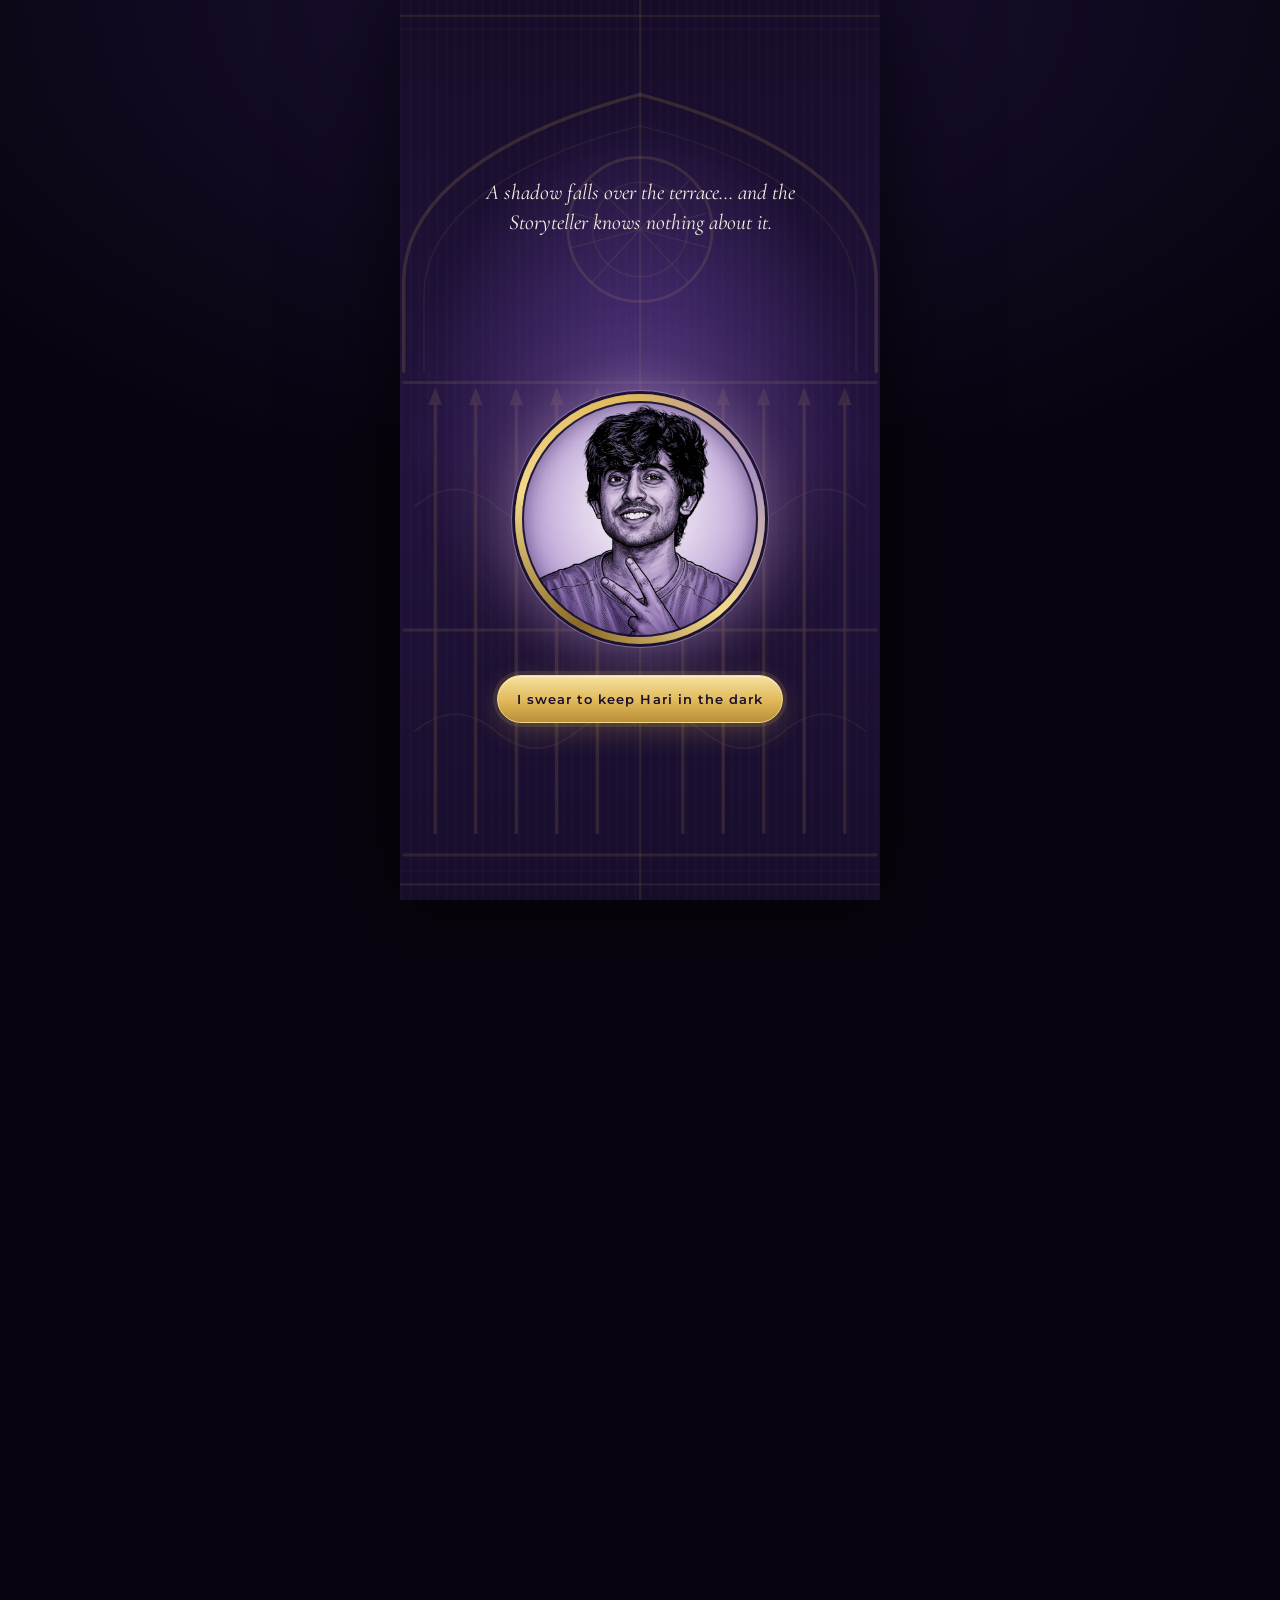
==== cage.html @ aa6ace1a "Murder intro is now the main invite; old cage-only page kept as cage.html; murder.html redirects; dr" ====
<!doctype html>
<html lang="en">
<head>
<meta charset="utf-8">
<meta name="viewport" content="width=device-width, initial-scale=1, viewport-fit=cover">
<meta name="robots" content="noindex, nofollow">
<meta name="theme-color" content="#130B24">
<title>You have been summoned · Hari's 27th</title>
<meta name="description" content="A night of drinks, ballads & demon hunting. Saturday, 28 November.">
<meta property="og:title" content="You have been summoned">
<meta property="og:description" content="Hari's 27th × Blood on the Clocktower. Saturday, 28 November, 7 PM.">
<link rel="icon" href="data:image/svg+xml,%3Csvg xmlns=%22http://www.w3.org/2000/svg%22 viewBox=%220 0 20 20%22%3E%3Cpath d=%22M10 0C11 7 13 9 20 10C13 11 11 13 10 20C9 13 7 11 0 10C7 9 9 7 10 0Z%22 fill=%22%23DFB858%22/%3E%3C/svg%3E">
<link rel="preconnect" href="https://fonts.googleapis.com">
<link rel="preconnect" href="https://fonts.gstatic.com" crossorigin>
<link href="https://fonts.googleapis.com/css2?family=Cinzel+Decorative:wght@400;700&family=Cinzel:wght@400;600;700&family=Cormorant+Garamond:ital,wght@0,400;0,500;0,600;1,400;1,500&family=Montserrat:wght@500;600&display=swap" rel="stylesheet">
<link rel="preload" as="image" href="assets/hari.webp">
<link rel="stylesheet" href="styles.css?v=8">
</head>
<body class="locked">

<!-- ===== fixed backdrop: sky, stars, branches ===== -->
<div class="backdrop" aria-hidden="true">
  <div class="stars" id="stars"></div>
  <svg class="branch branch--left" viewBox="0 0 120 900" preserveAspectRatio="xMinYMin slice">
    <g fill="none" stroke="currentColor" stroke-linecap="round">
      <path stroke-width="14" d="M-10 0 C 20 120, 10 220, 34 330 S 30 520, 8 620 S -4 820, 10 900"/>
      <path stroke-width="6" d="M30 300 C 58 270, 70 240, 104 228"/>
      <path stroke-width="3" d="M62 262 C 72 238, 70 214, 84 196"/>
      <path stroke-width="5" d="M22 520 C 52 500, 66 470, 96 470 S 118 452, 126 440"/>
      <path stroke-width="2.5" d="M70 482 C 82 500, 94 504, 110 512"/>
      <path stroke-width="4" d="M12 140 C 38 128, 46 100, 72 92"/>
      <path stroke-width="2" d="M48 112 C 52 90, 62 80, 60 62"/>
      <path stroke-width="4" d="M10 720 C 36 704, 40 676, 70 664"/>
      <path stroke-width="2" d="M44 690 C 60 694, 70 706, 86 704"/>
    </g>
  </svg>
  <svg class="branch branch--right" viewBox="0 0 120 900" preserveAspectRatio="xMaxYMin slice">
    <g fill="none" stroke="currentColor" stroke-linecap="round" transform="translate(120 0) scale(-1 1)">
      <path stroke-width="12" d="M-10 60 C 24 160, 16 260, 30 380 S 22 560, 6 680 S -2 840, 4 900"/>
      <path stroke-width="5" d="M26 220 C 56 200, 74 170, 108 166"/>
      <path stroke-width="2.5" d="M66 186 C 78 166, 80 146, 96 132"/>
      <path stroke-width="5" d="M24 440 C 50 430, 64 404, 92 396"/>
      <path stroke-width="2" d="M60 412 C 76 424, 86 436, 104 436"/>
      <path stroke-width="4" d="M12 620 C 40 606, 52 580, 82 572 S 104 556, 112 548"/>
      <path stroke-width="2" d="M50 596 C 56 574, 70 566, 72 548"/>
    </g>
  </svg>
</div>

<!-- ===== the gate ===== -->
<section class="gate" id="gate" aria-label="Swear to secrecy">
  <div class="doors" aria-hidden="true">
    <div class="door door--l"><svg viewBox="0 0 240 800" preserveAspectRatio="xMaxYMid slice"><use href="#doorArt"/></svg></div>
    <div class="door door--r"><svg viewBox="0 0 240 800" preserveAspectRatio="xMaxYMid slice"><use href="#doorArt"/></svg></div>
  </div>
  <div class="gate__content">
  <p class="gate__line">A shadow falls over the terrace&hellip; and the Storyteller knows nothing about it.</p>

  <div class="stage" id="stage">
    <div class="medallion">
      <img src="assets/hari.webp" alt="Line-art portrait of Hari, grinning and throwing a peace sign" width="720" height="720">
    </div>

    <svg class="cage" id="cage" viewBox="0 0 300 400" aria-hidden="true">
      <defs>
        <linearGradient id="gBar" x1="0" x2="1">
          <stop offset="0" stop-color="#8a6a26"/>
          <stop offset=".45" stop-color="#f3d98a"/>
          <stop offset="1" stop-color="#9c7a2e"/>
        </linearGradient>
        <linearGradient id="gBand" x1="0" y1="0" x2="0" y2="1">
          <stop offset="0" stop-color="#f6e2a0"/>
          <stop offset=".5" stop-color="#d7ab4a"/>
          <stop offset="1" stop-color="#7d5d1f"/>
        </linearGradient>
        <filter id="cageGlow" x="-20%" y="-20%" width="140%" height="140%">
          <feDropShadow dx="0" dy="2" stdDeviation="2.5" flood-color="#000" flood-opacity=".55"/>
        </filter>
      </defs>
      <g filter="url(#cageGlow)" fill="none" stroke-linecap="round" stroke-linejoin="round">
        <!-- hanging ring + finial -->
        <circle cx="150" cy="16" r="11" stroke="url(#gBand)" stroke-width="4.5"/>
        <path d="M150 27 V 44" stroke="#c99b3c" stroke-width="5"/>
        <path d="M141 46 Q150 36 159 46 Q150 54 141 46 Z" fill="#dfb858" stroke="#8a6a26" stroke-width="1.5"/>
        <!-- dome ribs (gothic pointed) -->
        <g stroke="url(#gBar)" stroke-width="3.2" id="ribs"></g>
        <!-- dome outline -->
        <path d="M32 122 C 32 88, 92 66, 150 50 C 208 66, 268 88, 268 122" stroke="url(#gBand)" stroke-width="5"/>
        <!-- top band -->
        <ellipse cx="150" cy="124" rx="119" ry="11" stroke="url(#gBand)" stroke-width="6"/>
        <!-- vertical bars -->
        <g stroke="#c99b3c" stroke-width="3.6" id="bars"></g>
        <g stroke="#f6e2a0" stroke-width="1" stroke-opacity=".7" id="barsHi"></g>
        <!-- gothic arcade band near base -->
        <g stroke="#dfb858" stroke-width="2" id="arcade"></g>
        <ellipse cx="150" cy="300" rx="119" ry="10" stroke="url(#gBand)" stroke-width="3"/>
        <!-- base -->
        <ellipse cx="150" cy="362" rx="121" ry="12" stroke="url(#gBand)" stroke-width="7"/>
        <path d="M34 368 Q 40 386 150 390 Q 260 386 266 368" stroke="url(#gBand)" stroke-width="5"/>
        <!-- little finials on base -->
        <circle cx="40" cy="384" r="4" fill="#dfb858" stroke="none"/>
        <circle cx="260" cy="384" r="4" fill="#dfb858" stroke="none"/>
      </g>
    </svg>

    <svg class="padlock" id="padlock" viewBox="0 0 60 76" aria-hidden="true">
      <defs>
        <linearGradient id="gLock" x1="0" y1="0" x2="0" y2="1">
          <stop offset="0" stop-color="#f6e2a0"/>
          <stop offset=".55" stop-color="#d4a640"/>
          <stop offset="1" stop-color="#80601f"/>
        </linearGradient>
      </defs>
      <path class="padlock__shackle" d="M17 36 V 22 a13 13 0 0 1 26 0 V 36" fill="none" stroke="#c99b3c" stroke-width="6" stroke-linecap="round"/>
      <rect x="6" y="32" width="48" height="40" rx="7" fill="url(#gLock)" stroke="#6f521a" stroke-width="2"/>
      <path d="M12 38 h36" stroke="#fff3c8" stroke-opacity=".5" stroke-width="1.5"/>
      <circle cx="30" cy="50" r="5.5" fill="#2a1840"/>
      <path d="M27.5 52 L 26 63 h8 L 32.5 52 Z" fill="#2a1840"/>
    </svg>
  </div>

  <button class="btn btn--primary gate__btn" id="swear" type="button">I swear to keep Hari in the dark</button>
  <p class="gate__caption" id="caption" aria-live="polite">The Storyteller has been kept in the dark&hellip;</p>
  </div>
</section>

<button class="mute" id="mute" type="button" aria-label="Mute sound" aria-pressed="false">
  <svg class="mute__on" viewBox="0 0 24 24" aria-hidden="true"><path d="M4 9v6h4l5 4V5L8 9H4z" fill="currentColor"/><path d="M16 8.5a5 5 0 0 1 0 7M18.5 6a8.5 8.5 0 0 1 0 12" fill="none" stroke="currentColor" stroke-width="1.8" stroke-linecap="round"/></svg>
  <svg class="mute__off" viewBox="0 0 24 24" aria-hidden="true"><path d="M4 9v6h4l5 4V5L8 9H4z" fill="currentColor"/><path d="M16.5 9.5l5 5M21.5 9.5l-5 5" stroke="currentColor" stroke-width="1.8" stroke-linecap="round"/></svg>
</button>

<!-- ===== the invitation ===== -->
<main class="page" id="page" aria-hidden="true">

  <header class="hero">
    <p class="label hero__in" style="--d:0">You have been summoned</p>
    <h1 class="hero__title hero__in" style="--d:1">Hari's 27<span class="sup">th</span></h1>
    <div class="cross hero__in" style="--d:2" aria-hidden="true"><span></span>&times;<span></span></div>
    <div class="board" aria-hidden="true">
      <div class="board__disc"></div>
      <div class="board__seats" id="seats"></div>
      <img class="board__botmon" src="botmon.png" alt="" width="414" height="443">
    </div>
    <img class="hero__logo hero__in" style="--d:4" src="botcFont.png" alt="Blood on the Clocktower" width="771" height="125">
    <p class="hero__sub hero__in" style="--d:5">Join us for a night of drinks, ballads &amp; demon hunting</p>
    <a class="scroll-cue hero__in" style="--d:6" href="#details">Scroll to read the summons <span aria-hidden="true">&darr;</span></a>
  </header>

  <section class="details reveal" id="details" aria-label="When and where">
    <p class="label details__label">We gather at the town square</p>
    <svg class="flourish" viewBox="0 0 320 24" aria-hidden="true"><use href="#flourish"/></svg>
    <div class="when">
      <div class="when__side when__side--l"><span>Saturday</span><span>7:00 PM</span></div>
      <div class="when__day">28</div>
      <div class="when__side when__side--r"><span>November</span><span>2026</span></div>
    </div>
    <p class="where">
      <svg viewBox="0 0 24 24" aria-hidden="true"><path d="M12 2.5c-3.9 0-7 3-7 6.9 0 5.2 7 12.1 7 12.1s7-6.9 7-12.1c0-3.9-3.1-6.9-7-6.9zm0 9.4a2.6 2.6 0 1 1 0-5.2 2.6 2.6 0 0 1 0 5.2z" fill="currentColor"/></svg>
      Flamingo B, 201, Doyens Township
    </p>
    <svg class="flourish flourish--flip" viewBox="0 0 320 24" aria-hidden="true"><use href="#flourish"/></svg>
    <div class="actions">
      <a class="btn btn--ghost" id="directions" target="_blank" rel="noopener"
         href="https://www.google.com/maps/search/?api=1&amp;query=Flamingo%20B%2C%20201%2C%20Doyens%20Township">
        <svg viewBox="0 0 24 24" aria-hidden="true"><path d="M12 2.5c-3.9 0-7 3-7 6.9 0 5.2 7 12.1 7 12.1s7-6.9 7-12.1c0-3.9-3.1-6.9-7-6.9zm0 9.4a2.6 2.6 0 1 1 0-5.2 2.6 2.6 0 0 1 0 5.2z" fill="currentColor"/></svg>
        Find the Town Square
      </a>
    </div>
  </section>

  <section class="grimoire reveal" aria-label="The rules of the night">
    <i class="corner corner--tl"></i><i class="corner corner--tr"></i><i class="corner corner--bl"></i><i class="corner corner--br"></i>
    <p class="label label--muted">The rules of the night</p>
    <h2 class="grimoire__title"><span class="grimoire__byob">BYOB</span><span class="grimoire__sub">Bring Your Own Blood</span></h2>
    <svg class="flourish flourish--small" viewBox="0 0 320 24" aria-hidden="true"><use href="#flourish"/></svg>
    <p class="grimoire__text">Dress warm &mdash; if the night permits, we gather on the terrace.</p>
    <p class="grimoire__text grimoire__text--secret">Swear to secrecy: Hari's hosting Blood on the Clocktower, but he has no idea about the terrace.</p>
  </section>

  <section class="draw reveal" aria-label="Draw your token">
    <p class="draw__prompt">Tap to draw your fate for the night&hellip;</p>
    <p class="draw__note">Just for fun. Your real role comes from the Storyteller on the night.</p>
    <button class="token" id="token" type="button" aria-label="Draw your token">
      <span class="token__inner">
        <span class="token__face token__face--back" aria-hidden="true">
          <img src="botmon.png" alt="" width="414" height="443">
          <span class="token__q">?</span>
        </span>
        <span class="token__face token__face--front">
          <svg class="token__svg" viewBox="0 0 200 200" aria-hidden="true">
            <defs>
              <path id="arcBottom" d="M 28 104 A 72 72 0 0 0 172 104"/>
            </defs>
            <g class="token__leaves" fill="currentColor"></g>
            <g class="token__icon" id="tokenIcon" transform="translate(54 34) scale(.92)"></g>
            <text class="token__name"><textPath href="#arcBottom" startOffset="50%" text-anchor="middle" id="tokenName">The Storyteller</textPath></text>
          </svg>
        </span>
      </span>
    </button>
    <div class="draw__result" id="result" aria-live="polite">
      <p class="draw__team">Your fate</p>
      <p class="draw__ability" id="ability"></p>
    </div>
    <button class="btn btn--primary" id="drawBtn" type="button">Draw Your Token</button>
    <button class="link" id="again" type="button" hidden>Draw again</button>
  </section>

  <section class="curious reveal" aria-label="Curious about the game">
    <p class="label label--muted">New to the town?</p>
    <h2 class="curious__title">Curious about the game?</h2>
    <p class="curious__text">Watch Smosh fumble their way through a game of Blood on the Clocktower.</p>
    <a class="btn btn--ghost" target="_blank" rel="noopener"
       href="https://www.youtube.com/watch?v=H0zGtq-DAAE">
      <svg viewBox="0 0 24 24" aria-hidden="true"><path d="M8 5.5v13l10.5-6.5z" fill="currentColor"/></svg>
      Watch Smosh play
    </a>
    <p class="curious__taunt">Or don't. Walk in knowing nothing, trust no one, and live in the moment a little.</p>
  </section>

  <footer class="roof">
    <p class="roof__line reveal">See you after dark.</p>
    <div class="roof__art">
      <img src="assets/rooftop.webp" alt="Line drawing of a rooftop terrace strung with fairy lights beneath a clocktower" width="1400" height="969" loading="lazy">
      <div class="roof__glows" id="glows" aria-hidden="true"></div>
    </div>
  </footer>
</main>

<!-- shared svg symbols -->
<svg width="0" height="0" style="position:absolute" aria-hidden="true">
  <symbol id="flourish" viewBox="0 0 320 24">
    <g fill="none" stroke="currentColor" stroke-width="1" stroke-linecap="round">
      <path d="M4 12 H 128"/><path d="M192 12 H 316"/>
      <path d="M128 12 C 136 4, 146 4, 150 12 C 146 20, 136 20, 128 12"/>
      <path d="M192 12 C 184 4, 174 4, 170 12 C 174 20, 184 20, 192 12"/>
    </g>
    <path d="M160 3 L 166 12 L 160 21 L 154 12 Z" fill="currentColor"/>
    <circle cx="4" cy="12" r="1.8" fill="currentColor"/><circle cx="316" cy="12" r="1.8" fill="currentColor"/>
  </symbol>
  <g id="doorArt" fill="none" stroke="#DFB858" stroke-linecap="round" stroke-linejoin="round">
    <rect x="14" y="14" width="240" height="772" stroke-opacity=".45" stroke-width="2"/>
    <rect x="26" y="26" width="240" height="748" stroke-opacity=".25" stroke-width="1"/>
    <path d="M30 330 V 250 C 30 160, 150 108, 240 84" stroke-opacity=".7" stroke-width="3"/>
    <path d="M48 330 V 262 C 48 182, 156 132, 240 112" stroke-opacity=".35" stroke-width="1.5"/>
    <path d="M240 140 A 64 64 0 0 0 240 268" stroke-opacity=".65" stroke-width="2.5"/>
    <path d="M240 162 A 42 42 0 0 0 240 246" stroke-opacity=".4" stroke-width="1.5"/>
    <path d="M240 204 L 182 190 M240 204 L 180 220 M240 204 L 196 160 M240 204 L 198 250" stroke-opacity=".4" stroke-width="1.5"/>
    <path d="M30 340 H 240 M30 560 H 240 M30 760 H 240" stroke-opacity=".55" stroke-width="2.5"/>
    <g stroke-opacity=".6" stroke-width="3">
      <path d="M58 360 V 740"/><path d="M94 360 V 740"/><path d="M130 360 V 740"/><path d="M166 360 V 740"/><path d="M202 360 V 740"/>
    </g>
    <g fill="#DFB858" fill-opacity=".6" stroke="none">
      <path d="M58 344 l6 16 h-12 z"/><path d="M94 344 l6 16 h-12 z"/><path d="M130 344 l6 16 h-12 z"/><path d="M166 344 l6 16 h-12 z"/><path d="M202 344 l6 16 h-12 z"/>
    </g>
    <path d="M40 450 Q 76 420 112 450 Q 148 480 184 450 Q 212 428 236 444" stroke-opacity=".35" stroke-width="1.5"/>
    <path d="M40 650 Q 76 620 112 650 Q 148 680 184 650 Q 212 628 236 644" stroke-opacity=".35" stroke-width="1.5"/>
    <circle cx="214" cy="470" r="15" stroke-opacity=".85" stroke-width="3.5"/>
    <circle cx="214" cy="452" r="4" fill="#DFB858" fill-opacity=".85" stroke="none"/>
  </g>
  <symbol id="star4" viewBox="0 0 20 20"><path d="M10 0 C 11 7, 13 9, 20 10 C 13 11, 11 13, 10 20 C 9 13, 7 11, 0 10 C 7 9, 9 7, 10 0 Z" fill="currentColor"/></symbol>
</svg>

<script src="app.js?v=8"></script>
</body>
</html>
---- styles.css ----
:root {
  --night-0: #130B24;
  --night-1: #241340;
  --night-2: #2f1a52;
  --gold: #DFB858;
  --gold-hi: #F3D98A;
  --gold-lo: #8a6a26;
  --cream: #F6F0E4;
  --lavender: #A890C4;
  --frame: min(100vw, 480px);
  --side: max(0px, calc((100vw - 480px) / 2));
  --f-deco: "Cinzel Decorative", "Cinzel", serif;
  --f-title: "Cinzel", serif;
  --f-story: "Cormorant Garamond", Georgia, serif;
  --f-ui: "Montserrat", system-ui, sans-serif;
}

*, *::before, *::after { box-sizing: border-box; }
html { -webkit-text-size-adjust: 100%; scroll-behavior: smooth; }
html, body { margin: 0; overflow-x: hidden; }

body {
  min-height: 100dvh;
  color: var(--cream);
  font-family: var(--f-story);
  background:
    radial-gradient(1200px 700px at 50% 0%, #1d1036 0%, transparent 70%),
    #08040f;
  -webkit-font-smoothing: antialiased;
  -webkit-tap-highlight-color: transparent;
}
body.locked { overflow: hidden; height: 100dvh; }

img { display: block; max-width: 100%; height: auto; }
button { font: inherit; color: inherit; }

/* ---------- fixed backdrop (the night sky column) ---------- */
.backdrop {
  position: fixed;
  top: 0; bottom: 0;
  left: var(--side);
  width: var(--frame);
  z-index: 0;
  overflow: hidden;
  background:
    radial-gradient(120% 60% at 50% 38%, rgba(88, 52, 150, .32) 0%, transparent 60%),
    linear-gradient(180deg, var(--night-0) 0%, var(--night-1) 55%, #1b0f33 100%);
  box-shadow: 0 0 80px 10px rgba(0,0,0,.6);
  pointer-events: none;
}
.stars { position: absolute; inset: 0; }
.star {
  position: absolute;
  color: var(--gold);
  opacity: .25;
  animation: twinkle var(--t, 5s) ease-in-out var(--dl, 0s) infinite;
  filter: drop-shadow(0 0 3px rgba(223,184,88,.6));
}
.star svg { width: 100%; height: 100%; display: block; }
@keyframes twinkle {
  0%, 100% { opacity: .15; transform: scale(.7) rotate(0deg); }
  50%      { opacity: .9;  transform: scale(1) rotate(12deg); }
}

.branch {
  position: absolute;
  top: 0;
  height: 100%;
  width: 92px;
  color: #0a0514;
  opacity: .85;
  filter: blur(.4px);
}
.branch--left  { left: -6px; }
.branch--right { right: -6px; }
.backdrop::after {   /* soft edge vignette */
  content: "";
  position: absolute; inset: 0;
  background:
    linear-gradient(90deg, rgba(6,3,12,.55), transparent 18%, transparent 82%, rgba(6,3,12,.55)),
    linear-gradient(180deg, rgba(6,3,12,.35), transparent 14%);
}

/* ---------- shared bits ---------- */
.label {
  font-family: var(--f-ui);
  font-weight: 600;
  font-size: .72rem;
  letter-spacing: .32em;
  text-transform: uppercase;
  color: var(--gold);
  margin: 0;
}
.label--muted { color: var(--lavender); font-size: .64rem; }

.btn {
  display: inline-flex; align-items: center; justify-content: center; gap: .5em;
  min-height: 48px;
  padding: .85em 1.4em;
  border-radius: 999px;
  font-family: var(--f-ui);
  font-weight: 600;
  font-size: .82rem;
  letter-spacing: .08em;
  text-decoration: none;
  cursor: pointer;
  transition: transform .2s ease, box-shadow .25s ease, background .25s ease, opacity .3s ease;
  touch-action: manipulation;
}
.btn svg { width: 1.15em; height: 1.15em; flex: none; }
.btn:active { transform: scale(.97); }
.btn:focus-visible, .link:focus-visible, .token:focus-visible, .mute:focus-visible, .scroll-cue:focus-visible {
  outline: 2px solid var(--gold-hi); outline-offset: 3px;
}
.btn--primary {
  border: 1px solid var(--gold-hi);
  color: #1a0e2e;
  background: linear-gradient(180deg, #f6e2a0 0%, var(--gold) 55%, #b98f37 100%);
  box-shadow: 0 0 0 4px rgba(223,184,88,.12), 0 8px 28px rgba(223,184,88,.25), inset 0 1px 0 rgba(255,255,255,.5);
}
.btn--ghost {
  border: 1px solid rgba(223,184,88,.65);
  color: var(--gold-hi);
  background: rgba(19, 11, 36, .55);
  backdrop-filter: blur(4px);
}
.btn--ghost:hover { background: rgba(223,184,88,.12); }

.link {
  background: none; border: 0; padding: .6em 1em;
  font-family: var(--f-story); font-style: italic; font-size: 1.05rem;
  color: var(--lavender);
  text-decoration: underline; text-underline-offset: 4px; text-decoration-color: rgba(168,144,196,.5);
  cursor: pointer;
}

.flourish { display: block; width: min(78%, 300px); height: 20px; margin: 0 auto; color: var(--gold); opacity: .85; }
.flourish--flip { transform: scaleY(-1); }
.flourish--small { width: 150px; height: 14px; margin: .9rem auto; }

/* ---------- the gate ---------- */
.gate {
  position: fixed;
  top: 0; bottom: 0;
  left: var(--side);
  width: var(--frame);
  height: 100dvh;
  z-index: 20;
  transition: opacity .7s ease;
}
.gate__content {
  position: absolute; inset: 0;
  display: flex; flex-direction: column; align-items: center; justify-content: center;
  gap: clamp(1rem, 3.5dvh, 2rem);
  padding: max(1.5rem, env(safe-area-inset-top)) 1.6rem max(1.5rem, env(safe-area-inset-bottom));
  text-align: center;
  background: radial-gradient(70% 45% at 50% 46%, rgba(120, 82, 186, .38), transparent 70%);
  transition: opacity .55s ease, transform .7s cubic-bezier(.5,0,.8,.4), filter .55s ease;
}
.gate.is-opening .gate__content { opacity: 0; transform: scale(1.18); filter: blur(4px); pointer-events: none; }

/* the double doors behind it all */
.doors {
  position: absolute; inset: 0;
  display: flex;
  perspective: 1100px;
  perspective-origin: 50% 45%;
  transition: transform 1.7s cubic-bezier(.55,0,.35,1);
}
.door {
  position: relative;
  flex: 1;
  background:
    radial-gradient(120% 50% at 100% 46%, rgba(120,82,186,.28), transparent 70%),
    repeating-linear-gradient(90deg, rgba(255,255,255,.012) 0 3px, transparent 3px 9px),
    linear-gradient(180deg, #160c28 0%, #22133d 50%, #170d2b 100%);
  box-shadow: inset -1px 0 0 rgba(223,184,88,.1);
  transform-origin: left center;
  transition: transform 1.5s cubic-bezier(.6,.02,.3,1), filter 1.5s ease;
  backface-visibility: hidden;
}
.door svg { position: absolute; inset: 0; width: 100%; height: 100%; opacity: .22; transition: opacity .6s ease; }
.gate.is-opening .door svg { opacity: 1; }
.door--r { transform-origin: right center; box-shadow: inset 1px 0 0 rgba(223,184,88,.1); }
.door--r svg { transform: scaleX(-1); }
.door--r { background:
    radial-gradient(120% 50% at 0% 46%, rgba(120,82,186,.28), transparent 70%),
    repeating-linear-gradient(90deg, rgba(255,255,255,.012) 0 3px, transparent 3px 9px),
    linear-gradient(180deg, #160c28 0%, #22133d 50%, #170d2b 100%); }
.doors::after {   /* light leaking through the seam */
  content: ""; position: absolute; top: 0; bottom: 0; left: 50%; width: 2px; margin-left: -1px;
  background: linear-gradient(180deg, transparent, rgba(255,226,150,.9) 30%, rgba(255,226,150,.9) 70%, transparent);
  box-shadow: 0 0 18px 6px rgba(255,210,120,.35);
  opacity: 0; transition: opacity .4s ease;
}
.gate.is-opening .doors::after { opacity: 1; }
.gate.is-open .doors::after { opacity: 0; transition-duration: .6s; }
.gate.is-open .door--l { transform: rotateY(-104deg); filter: brightness(.6); }
.gate.is-open .door--r { transform: rotateY(104deg); filter: brightness(.6); }
.gate.is-open .doors { transform: scale(1.35); }
.gate.is-gone { opacity: 0; pointer-events: none; }

.gate__line {
  margin: 0;
  max-width: 21rem;
  font-style: italic;
  font-size: clamp(1.15rem, 5vw, 1.35rem);
  line-height: 1.4;
  color: var(--cream);
  opacity: 0;
  animation: fadeUp 1.2s ease .2s forwards;
}
.gate__btn { opacity: 0; animation: fadeUp 1s ease .9s forwards; max-width: 100%; }
.gate__btn[disabled] { opacity: 0 !important; transform: translateY(8px); pointer-events: none; transition: opacity .35s ease, transform .35s ease; animation: none; }
.gate__caption {
  margin: 0;
  min-height: 1.6em;
  font-style: italic;
  font-size: 1.2rem;
  color: var(--gold);
  opacity: 0;
  transform: translateY(6px);
  transition: opacity .5s ease, transform .5s ease;
  position: absolute;
  left: 1.5rem; right: 1.5rem;
  bottom: calc(max(1.5rem, env(safe-area-inset-bottom)) + 7dvh);
}
.gate.is-caged .gate__caption { opacity: 1; transform: none; }


.stage {
  --m: min(62vw, 250px, 36dvh);
  position: relative;
  width: var(--m);
  height: var(--m);
  margin-top: calc(var(--m) * .5);
  opacity: 0;
  animation: fadeUp 1.2s ease .5s forwards;
}
.medallion {
  position: absolute; inset: 0;
  border-radius: 50%;
  padding: 7px;
  background: conic-gradient(from 210deg, var(--gold-lo), var(--gold-hi), var(--gold), var(--lavender), var(--gold-hi), var(--gold-lo));
  box-shadow:
    0 0 0 3px rgba(19,11,36,.9),
    0 0 0 4px rgba(168,144,196,.55),
    0 0 40px 6px rgba(168,144,196,.35),
    0 0 90px 20px rgba(223,184,88,.12);
  animation: halo 4s ease-in-out infinite;
}
.medallion::after {   /* inner dark ring */
  content: ""; position: absolute; inset: 7px; border-radius: 50%;
  box-shadow: inset 0 0 0 2px rgba(19,11,36,.85), inset 0 0 22px rgba(36,19,64,.55);
  pointer-events: none;
}
.medallion img { width: 100%; height: 100%; border-radius: 50%; object-fit: cover; }
@keyframes halo {
  0%,100% { box-shadow: 0 0 0 3px rgba(19,11,36,.9), 0 0 0 4px rgba(168,144,196,.55), 0 0 40px 6px rgba(168,144,196,.35), 0 0 90px 20px rgba(223,184,88,.12); }
  50%     { box-shadow: 0 0 0 3px rgba(19,11,36,.9), 0 0 0 4px rgba(168,144,196,.7),  0 0 52px 10px rgba(168,144,196,.45), 0 0 110px 26px rgba(223,184,88,.18); }
}
.gate.is-caged .medallion img { filter: brightness(.78) saturate(.85); transition: filter .8s ease .3s; }

/* cage geometry: viewBox 300x400; medallion centre sits at (150,240), diameter 220 */
.cage {
  position: absolute;
  width: calc(var(--m) * 300 / 220);
  left: calc(var(--m) * -40 / 220);
  top: calc(var(--m) * -130 / 220);
  overflow: visible;
  visibility: hidden;
  transform: translateY(-120dvh);
  pointer-events: none;
}
.gate.is-dropping .cage {
  visibility: visible;
  animation: cageDrop 1.15s forwards;
}
@keyframes cageDrop {
  0%   { transform: translateY(-120dvh); animation-timing-function: cubic-bezier(.55,0,.85,.35); }
  58%  { transform: translateY(0); animation-timing-function: cubic-bezier(.2,.7,.4,1); }
  72%  { transform: translateY(-5.5%); animation-timing-function: cubic-bezier(.6,0,.8,.4); }
  84%  { transform: translateY(0); animation-timing-function: cubic-bezier(.2,.7,.4,1); }
  92%  { transform: translateY(-1.4%); animation-timing-function: cubic-bezier(.6,0,.8,.4); }
  100% { transform: translateY(0); }
}
.padlock {
  position: absolute;
  width: calc(var(--m) * .2);
  left: 50%;
  top: calc(var(--m) * .99);
  transform: translate(-50%, 0) scale(.4);
  opacity: 0;
  overflow: visible;
  filter: drop-shadow(0 3px 4px rgba(0,0,0,.6)) drop-shadow(0 0 10px rgba(223,184,88,.35));
}
.padlock__shackle { transform: translateY(-9px); transition: transform .16s cubic-bezier(.7,0,.9,.5); }
.gate.is-locking .padlock { opacity: 1; transform: translate(-50%, 0) scale(1); transition: transform .35s cubic-bezier(.3,1.6,.5,1), opacity .2s ease; }
.gate.is-locked .padlock__shackle { transform: translateY(0); }
.gate.is-locked .padlock { animation: lockJolt .3s ease; }
@keyframes lockJolt { 0%{ transform: translate(-50%,0) scale(1);} 40%{ transform: translate(-50%,2px) scale(1.06,.95);} 100%{ transform: translate(-50%,0) scale(1);} }

/* ---------- mute ---------- */
.mute {
  position: fixed;
  top: max(.8rem, env(safe-area-inset-top));
  right: calc(var(--side) + .8rem);
  z-index: 30;
  width: 42px; height: 42px;
  display: grid; place-items: center;
  border-radius: 50%;
  border: 1px solid rgba(223,184,88,.5);
  background: rgba(19,11,36,.7);
  backdrop-filter: blur(6px);
  color: var(--gold-hi);
  cursor: pointer;
  opacity: 0; visibility: hidden;
  transform: scale(.8);
  transition: opacity .5s ease, transform .5s ease, visibility 0s linear .5s;
}
.mute svg { width: 20px; height: 20px; }
.mute .mute__off { display: none; }
.mute[aria-pressed="true"] .mute__on { display: none; }
.mute[aria-pressed="true"] .mute__off { display: block; }
body.unlocked .mute { opacity: 1; visibility: visible; transform: none; transition-delay: 0s; }

/* ---------- page ---------- */
.page {
  position: relative;
  z-index: 1;
  width: var(--frame);
  margin: 0 auto;
  overflow-x: clip;
  text-align: center;
  visibility: hidden;
}
body.unlocked .page { visibility: visible; animation: swishIn 1.6s cubic-bezier(.2,.7,.25,1) both; }
@keyframes swishIn { from { transform: scale(.86); filter: blur(3px); } to { transform: none; filter: none; } }

/* hero */
.hero {
  min-height: 100dvh;
  display: flex; flex-direction: column; align-items: center; justify-content: center;
  padding: calc(3.5rem + env(safe-area-inset-top)) 1.5rem 2.5rem;
  gap: .25rem;
}
.hero__in { opacity: 0; transform: translateY(18px); }
body.unlocked .hero__in { animation: fadeUp 1s cubic-bezier(.2,.7,.3,1) calc(.25s + var(--d) * .18s) forwards; }

.hero__title {
  margin: .5rem 0 0;
  font-family: var(--f-deco);
  font-weight: 700;
  font-size: clamp(2.5rem, 12.5vw, 3.6rem);
  line-height: 1;
  letter-spacing: .02em;
  background: linear-gradient(180deg, #fbefc6 0%, var(--gold) 55%, #a8812f 100%);
  -webkit-background-clip: text; background-clip: text;
  color: transparent;
  filter: drop-shadow(0 2px 0 rgba(0,0,0,.35)) drop-shadow(0 0 24px rgba(223,184,88,.22));
  white-space: nowrap;
}
.hero__title .sup { font-size: .42em; vertical-align: .95em; margin-left: .04em; letter-spacing: .04em; }

.cross {
  display: flex; align-items: center; gap: .7rem;
  font-family: var(--f-title); font-size: 1.5rem; color: var(--gold);
  margin: .1rem 0 .2rem;
}
.cross span { width: 44px; height: 1px; background: linear-gradient(90deg, transparent, var(--gold)); }
.cross span:last-child { transform: scaleX(-1); }

.board {
  --b: min(84vw, 340px, 44dvh);
  position: relative;
  width: var(--b); height: var(--b);
  margin: .5rem 0 .2rem;
  display: grid; place-items: center;
  opacity: 0;
}
body.unlocked .board { animation: boardIn 1.8s cubic-bezier(.2,.75,.25,1) .35s forwards; }
@keyframes boardIn {
  from { opacity: 0; transform: scale(1.45) rotate(-28deg); filter: blur(6px); }
  60%  { opacity: 1; filter: none; }
  to   { opacity: 1; transform: none; }
}
.board__disc {
  position: absolute; inset: 9%;
  border-radius: 50%;
  border: 1px solid rgba(223,184,88,.55);
  background:
    radial-gradient(circle, rgba(88,52,150,.45) 0%, rgba(36,19,64,.85) 45%, rgba(19,11,36,.92) 72%);
  box-shadow:
    0 0 0 7px rgba(19,11,36,.55),
    0 0 0 8px rgba(223,184,88,.28),
    0 0 60px 4px rgba(168,144,196,.22),
    inset 0 0 40px rgba(0,0,0,.5);
}
.board__disc::before {   /* clock-face ticks */
  content: ""; position: absolute; inset: 4%; border-radius: 50%;
  background: repeating-conic-gradient(from -1deg, rgba(223,184,88,.65) 0 2deg, transparent 2deg 30deg);
  -webkit-mask: radial-gradient(closest-side, transparent 89%, #000 90%, #000 99%, transparent 100%);
          mask: radial-gradient(closest-side, transparent 89%, #000 90%, #000 99%, transparent 100%);
}
.board__disc::after {
  content: ""; position: absolute; inset: 17%; border-radius: 50%;
  border: 1px dashed rgba(168,144,196,.28);
}
.board__botmon {
  position: relative;
  width: 50%;
  filter: drop-shadow(0 0 22px rgba(168,144,196,.45)) drop-shadow(0 10px 18px rgba(0,0,0,.55));
}
.board__seats { position: absolute; inset: 0; }
.seat {
  position: absolute;
  width: 15%; height: 15%;
  margin: -7.5% 0 0 -7.5%;
  border-radius: 50%;
  background: radial-gradient(circle at 42% 35%, #fbf3df 0%, #e6d6b3 50%, #bfa575 100%);
  box-shadow: 0 0 0 2px #6e5326, 0 4px 10px rgba(0,0,0,.5);
  color: #2b1c10;
  animation: nightOrder 6s ease-in-out var(--dl, 0s) infinite;
}
.seat svg { width: 100%; height: 100%; display: block; }
@keyframes nightOrder {
  0%, 82%, 100% { box-shadow: 0 0 0 2px #6e5326, 0 4px 10px rgba(0,0,0,.5); }
  90%           { box-shadow: 0 0 0 2px var(--gold-hi), 0 0 18px 4px rgba(223,184,88,.6); }
}
.hero__logo {
  width: min(78vw, 330px);
  margin-top: .3rem;
  filter: drop-shadow(0 3px 6px rgba(0,0,0,.6));
}
.hero__sub {
  margin: .9rem 0 0;
  max-width: 19rem;
  font-style: italic;
  font-weight: 500;
  font-size: clamp(1.2rem, 5.2vw, 1.4rem);
  line-height: 1.3;
  color: var(--gold);
}
.scroll-cue {
  margin-top: clamp(1.4rem, 5dvh, 2.6rem);
  font-family: var(--f-ui);
  font-size: .66rem;
  letter-spacing: .22em;
  text-transform: uppercase;
  color: var(--lavender);
  text-decoration: none;
  display: inline-flex; flex-direction: column; align-items: center; gap: .4rem;
}
.scroll-cue span { font-size: 1.1rem; color: var(--gold); animation: nudge 2s ease-in-out infinite; }
@keyframes nudge { 0%,100% { transform: translateY(0); opacity: .6; } 50% { transform: translateY(7px); opacity: 1; } }

/* details */
.details { padding: 3rem 1.5rem 2.5rem; }
.when {
  display: grid;
  grid-template-columns: 1fr auto 1fr;
  align-items: center;
  gap: .9rem;
  margin: 1.4rem 0 .8rem;
}
.when__side {
  display: flex; flex-direction: column;
  font-family: var(--f-title);
  font-size: clamp(.9rem, 4.2vw, 1.08rem);
  letter-spacing: .12em;
  text-transform: uppercase;
  line-height: 1.5;
  color: var(--cream);
}
.when__side--l { text-align: right; }
.when__side--r { text-align: left; }
.when__day {
  position: relative;
  padding: 0 .9rem;
  font-family: var(--f-deco);
  font-size: clamp(3.6rem, 17vw, 4.6rem);
  line-height: 1;
  color: var(--cream);
  text-shadow: 0 0 30px rgba(246,240,228,.2);
}
.when__day::before, .when__day::after {
  content: ""; position: absolute; top: 8%; bottom: 8%; width: 1px;
  background: linear-gradient(180deg, transparent, var(--gold) 20%, var(--gold) 80%, transparent);
}
.when__day::before { left: 0; } .when__day::after { right: 0; }
.where {
  display: flex; align-items: center; justify-content: center; gap: .45rem;
  margin: 0 0 1.3rem;
  font-size: 1.2rem; font-weight: 500;
  color: var(--cream);
}
.where svg { width: 1.05rem; height: 1.05rem; color: var(--gold); flex: none; }
.details__label { margin-bottom: 1rem; }
.actions { display: flex; justify-content: center; margin-top: 1.6rem; }
.actions .btn { min-width: 70%; }

/* grimoire */
.grimoire {
  position: relative;
  margin: 1.5rem 1.4rem 3rem;
  padding: 2.2rem 1.5rem 2rem;
  border: 1px solid rgba(223,184,88,.7);
  outline: 1px solid rgba(223,184,88,.25);
  outline-offset: 5px;
  border-radius: 4px;
  background:
    radial-gradient(120% 80% at 50% 0%, rgba(168,144,196,.12), transparent 60%),
    linear-gradient(180deg, rgba(36,19,64,.75), rgba(19,11,36,.85));
  box-shadow: 0 20px 50px rgba(0,0,0,.45), inset 0 0 40px rgba(0,0,0,.35);
}
.corner { position: absolute; width: 22px; height: 22px; border: 2px solid var(--gold); }
.corner--tl { top: -7px; left: -7px; border-right: 0; border-bottom: 0; }
.corner--tr { top: -7px; right: -7px; border-left: 0; border-bottom: 0; }
.corner--bl { bottom: -7px; left: -7px; border-right: 0; border-top: 0; }
.corner--br { bottom: -7px; right: -7px; border-left: 0; border-top: 0; }
.grimoire__title {
  margin: .7rem 0 0;
  font-family: var(--f-title);
  font-weight: 700;
  font-size: clamp(1.15rem, 5.4vw, 1.4rem);
  letter-spacing: .06em;
  line-height: 1.3;
  color: var(--gold);
  text-transform: uppercase;
}
.grimoire__title span { display: block; }
.grimoire__byob { font-size: 1.9em; letter-spacing: .14em; line-height: 1.1; }
.grimoire__sub { margin-top: .25rem; font-size: .78em; letter-spacing: .16em; color: var(--cream); font-weight: 600; }
.grimoire__text {
  margin: 0 auto .8rem;
  max-width: 22rem;
  font-style: italic;
  font-size: 1.2rem;
  line-height: 1.45;
  color: var(--cream);
}
.grimoire__text--secret { color: var(--lavender); margin-bottom: 0; }

/* draw your token */
.draw {
  padding: 1rem 1.5rem 2.5rem;
  display: flex; flex-direction: column; align-items: center;
}
.draw__note { margin: -.9rem 0 1.4rem; font-family: var(--f-ui); font-size: .68rem; letter-spacing: .06em; color: rgba(168,144,196,.8); }
.draw__prompt { margin: 0 0 1.3rem; font-style: italic; font-size: 1.25rem; color: var(--cream); }
.token {
  --s: min(64vw, 240px);
  width: var(--s); height: var(--s);
  padding: 0; border: 0; background: none;
  perspective: 900px;
  cursor: pointer;
  border-radius: 50%;
  touch-action: manipulation;
}
.token__inner {
  position: relative; display: block; width: 100%; height: 100%;
  transform-style: preserve-3d;
  transition: transform .9s cubic-bezier(.3,1.25,.45,1);
}
.token.is-flipped .token__inner { transform: rotateY(180deg); }
.token__face {
  position: absolute; inset: 0;
  border-radius: 50%;
  backface-visibility: hidden; -webkit-backface-visibility: hidden;
  display: grid; place-items: center;
  overflow: hidden;
}
.token__face--back {
  background:
    radial-gradient(circle at 50% 40%, #3a2366, #1a0e2e 70%);
  box-shadow: 0 0 0 3px var(--gold-lo), 0 0 0 5px rgba(223,184,88,.35), 0 14px 40px rgba(0,0,0,.55), inset 0 0 30px rgba(0,0,0,.6);
  animation: beckon 2.6s ease-in-out infinite;
}
.token__face--back img { width: 58%; opacity: .55; filter: drop-shadow(0 0 12px rgba(168,144,196,.5)); }
.token__q {
  position: absolute; bottom: 12%;
  font-family: var(--f-deco); font-size: 1.6rem; color: var(--gold);
}
@keyframes beckon { 0%,100% { box-shadow: 0 0 0 3px var(--gold-lo), 0 0 0 5px rgba(223,184,88,.35), 0 14px 40px rgba(0,0,0,.55), inset 0 0 30px rgba(0,0,0,.6), 0 0 0 rgba(223,184,88,0);} 50% { box-shadow: 0 0 0 3px var(--gold-lo), 0 0 0 5px rgba(223,184,88,.5), 0 14px 40px rgba(0,0,0,.55), inset 0 0 30px rgba(0,0,0,.6), 0 0 36px rgba(223,184,88,.35);} }
.token__face--front {
  transform: rotateY(180deg);
  background:
    radial-gradient(circle at 42% 35%, #fbf3df 0%, #eadcbc 45%, #cdb486 85%, #a88b5a 100%);
  box-shadow: 0 0 0 3px #6e5326, 0 0 0 6px rgba(223,184,88,.55), 0 14px 40px rgba(0,0,0,.55), inset 0 0 26px rgba(90,60,20,.45);
}
.token__face--front::before {   /* paper grain */
  content: ""; position: absolute; inset: 0; border-radius: 50%;
  background: repeating-radial-gradient(circle at 30% 30%, rgba(120,90,40,.05) 0 2px, transparent 2px 5px);
  mix-blend-mode: multiply;
}
.token__svg { position: relative; width: 100%; height: 100%; color: #2b1c10; }
.token__leaves { color: var(--team, #2f5f8a); opacity: .9; }
.token__icon { color: #2b1c10; }
.token__name {
  font-family: var(--f-title); font-weight: 700;
  font-size: 14.5px; letter-spacing: .08em;
  fill: #2b1c10;
  text-transform: uppercase;
}
.draw__result {
  min-height: 5.5rem;
  margin: 1.4rem 0 1.2rem;
  max-width: 20rem;
  opacity: 0; transform: translateY(8px);
  transition: opacity .6s ease .45s, transform .6s ease .45s;
}
.draw__result.is-shown { opacity: 1; transform: none; }
.draw__team {
  margin: 0 0 .35rem;
  font-family: var(--f-ui); font-size: .66rem; font-weight: 600; letter-spacing: .3em; text-transform: uppercase;
  color: var(--team-ui, var(--lavender));
}
.draw__ability { margin: 0; font-style: italic; font-size: 1.22rem; line-height: 1.4; color: var(--cream); }
#drawBtn[hidden], .link[hidden] { display: none; }

/* curious about the game */
.curious { margin: 0 1.6rem 3.5rem; padding: 2rem 0 0; border-top: 1px solid rgba(223,184,88,.25); }
.curious__title { margin: .6rem 0 .5rem; font-family: var(--f-title); font-weight: 600; font-size: 1.3rem; letter-spacing: .04em; color: var(--gold); }
.curious__text { margin: 0 auto 1.2rem; max-width: 20rem; font-size: 1.15rem; line-height: 1.4; }
.curious__taunt { margin: 1.2rem auto 0; max-width: 19rem; font-style: italic; font-size: 1.08rem; line-height: 1.4; color: var(--lavender); }

/* rooftop footer */
.roof { position: relative; padding-top: 1.5rem; }
.roof__line {
  margin: 0;
  font-family: var(--f-deco); font-size: clamp(1.3rem, 6vw, 1.6rem);
  color: var(--gold);
}
.roof__small { margin: .3rem 0 0; font-style: italic; font-size: 1.05rem; color: var(--lavender); }
.roof__art {
  position: relative;
  margin-top: -1.5rem;
  -webkit-mask-image: linear-gradient(180deg, transparent 0%, #000 26%);
          mask-image: linear-gradient(180deg, transparent 0%, #000 26%);
}
.roof__art img { width: 100%; filter: drop-shadow(0 0 6px rgba(223,184,88,.25)); }
.roof__glows { position: absolute; inset: 0; pointer-events: none; }
.glow {
  position: absolute;
  width: var(--g, 22px); height: var(--g, 22px);
  margin: calc(var(--g, 22px) / -2) 0 0 calc(var(--g, 22px) / -2);
  border-radius: 50%;
  background: radial-gradient(circle, rgba(255,236,170,.95) 0%, rgba(255,200,90,.55) 28%, rgba(255,180,60,.15) 55%, transparent 70%);
  mix-blend-mode: screen;
  animation: flicker var(--t, 3s) ease-in-out var(--dl, 0s) infinite;
}
@keyframes flicker {
  0%, 100% { opacity: .55; transform: scale(.9); }
  20%      { opacity: .95; transform: scale(1.05); }
  23%      { opacity: .6; }
  26%      { opacity: 1; transform: scale(1.1); }
  60%      { opacity: .75; transform: scale(.95); }
}
.sky-star { position: absolute; width: 10px; height: 10px; color: var(--gold-hi); animation: twinkle var(--t, 4s) ease-in-out var(--dl, 0s) infinite; }
.sky-star svg { width: 100%; height: 100%; display: block; }

/* scroll reveals */
.reveal { opacity: 0; transform: translateY(28px); transition: opacity .9s ease, transform .9s cubic-bezier(.2,.7,.3,1); }
.reveal.in { opacity: 1; transform: none; }

@keyframes fadeUp { from { opacity: 0; transform: translateY(14px); } to { opacity: 1; transform: none; } }

/* ---------- reduced motion ---------- */
@media (prefers-reduced-motion: reduce) {
  html { scroll-behavior: auto; }
  *, *::before, *::after { animation-duration: .01ms !important; animation-iteration-count: 1 !important; transition-duration: .2s !important; transition-delay: 0s !important; }
  .star, .glow, .sky-star { animation: none !important; opacity: .6; }
  .gate.is-dropping .cage { animation: none; transform: none; }
  .reveal { transform: none; }
  .gate.is-open .door--l, .gate.is-open .door--r, .gate.is-open .doors { transform: none; }
  .gate.is-open .doors { opacity: 0; transition: opacity .3s; }
  .board { opacity: 1; }
}
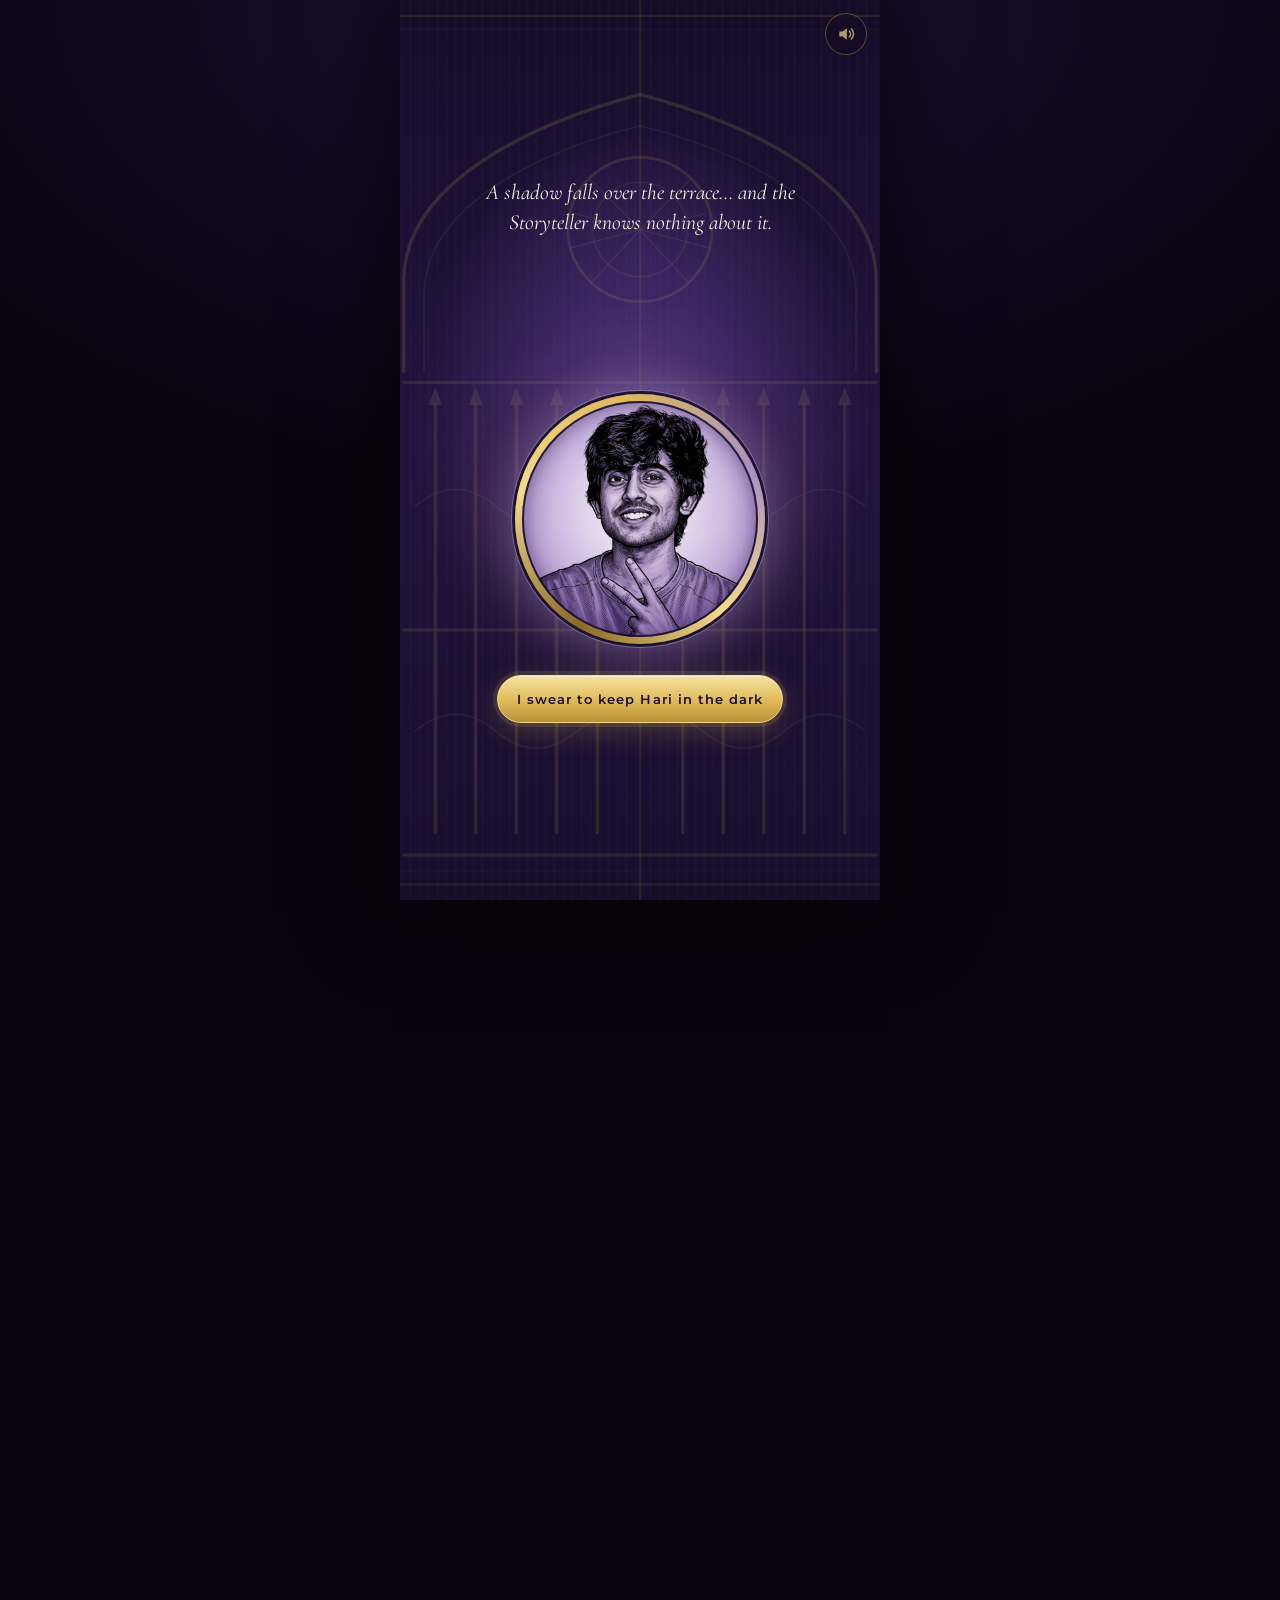
==== commit 5821ee41: "Full-screen scroll phases that build in step by step; 'You have sworn to secrecy'; sound toggle on t" ====
--- a/cage.html
+++ b/cage.html
@@ -14,7 +14,7 @@
 <link rel="preconnect" href="https://fonts.gstatic.com" crossorigin>
 <link href="https://fonts.googleapis.com/css2?family=Cinzel+Decorative:wght@400;700&family=Cinzel:wght@400;600;700&family=Cormorant+Garamond:ital,wght@0,400;0,500;0,600;1,400;1,500&family=Montserrat:wght@500;600&display=swap" rel="stylesheet">
 <link rel="preload" as="image" href="assets/hari.webp">
-<link rel="stylesheet" href="styles.css?v=8">
+<link rel="stylesheet" href="styles.css?v=10">
 </head>
 <body class="locked">
 
@@ -261,6 +261,6 @@
   <symbol id="star4" viewBox="0 0 20 20"><path d="M10 0 C 11 7, 13 9, 20 10 C 13 11, 11 13, 10 20 C 9 13, 7 11, 0 10 C 7 9, 9 7, 10 0 Z" fill="currentColor"/></symbol>
 </svg>
 
-<script src="app.js?v=8"></script>
+<script src="app.js?v=10"></script>
 </body>
 </html>
--- a/styles.css
+++ b/styles.css
@@ -17,7 +17,8 @@
 
 *, *::before, *::after { box-sizing: border-box; }
 html { -webkit-text-size-adjust: 100%; scroll-behavior: smooth; }
-html, body { margin: 0; overflow-x: hidden; }
+html { overflow-x: hidden; }
+body { margin: 0; overflow-x: clip; }
 
 body {
   min-height: 100dvh;
@@ -314,15 +315,14 @@
   backdrop-filter: blur(6px);
   color: var(--gold-hi);
   cursor: pointer;
-  opacity: 0; visibility: hidden;
-  transform: scale(.8);
-  transition: opacity .5s ease, transform .5s ease, visibility 0s linear .5s;
+  opacity: .7;
+  transition: opacity .5s ease, transform .5s ease;
 }
 .mute svg { width: 20px; height: 20px; }
 .mute .mute__off { display: none; }
 .mute[aria-pressed="true"] .mute__on { display: none; }
 .mute[aria-pressed="true"] .mute__off { display: block; }
-body.unlocked .mute { opacity: 1; visibility: visible; transform: none; transition-delay: 0s; }
+body.unlocked .mute { opacity: 1; }
 
 /* ---------- page ---------- */
 .page {
@@ -676,3 +676,33 @@
   .gate.is-open .doors { opacity: 0; transition: opacity .3s; }
   .board { opacity: 1; }
 }
+
+/* ---------- scroll phases: each section is its own screen ---------- */
+html:has(.phase) { scroll-snap-type: y mandatory; }
+.phase {
+  min-height: 100dvh;
+  scroll-snap-align: start;
+  scroll-snap-stop: always;
+  display: flex; flex-direction: column; justify-content: center;
+}
+.details.phase, .draw.phase, .curious.phase { align-items: center; }
+.details.phase { padding-top: 4rem; padding-bottom: 4rem; }
+.details.phase > * { width: 100%; }
+.phase--rules { padding: 3rem 0; }
+.phase--rules .grimoire { margin-top: 0; margin-bottom: 0; }
+.curious.phase { margin: 0 1.6rem; border-top: 0; padding: 3rem 0; }
+.curious.phase::before {
+  content: ""; width: 60%; height: 1px; margin-bottom: 2rem;
+  background: linear-gradient(90deg, transparent, rgba(223,184,88,.45), transparent);
+}
+.roof.phase { justify-content: flex-end; padding-top: 0; }
+.roof.phase .roof__line { margin-bottom: auto; margin-top: auto; padding-top: 4rem; }
+
+.step {
+  opacity: 0;
+  transform: translateY(24px);
+  transition: opacity .8s ease, transform .9s cubic-bezier(.2,.7,.3,1);
+  transition-delay: calc(var(--i, 0) * 130ms + 120ms);
+}
+.phase.in .step { opacity: 1; transform: none; }
+@media (prefers-reduced-motion: reduce) { .step { transform: none; } }
